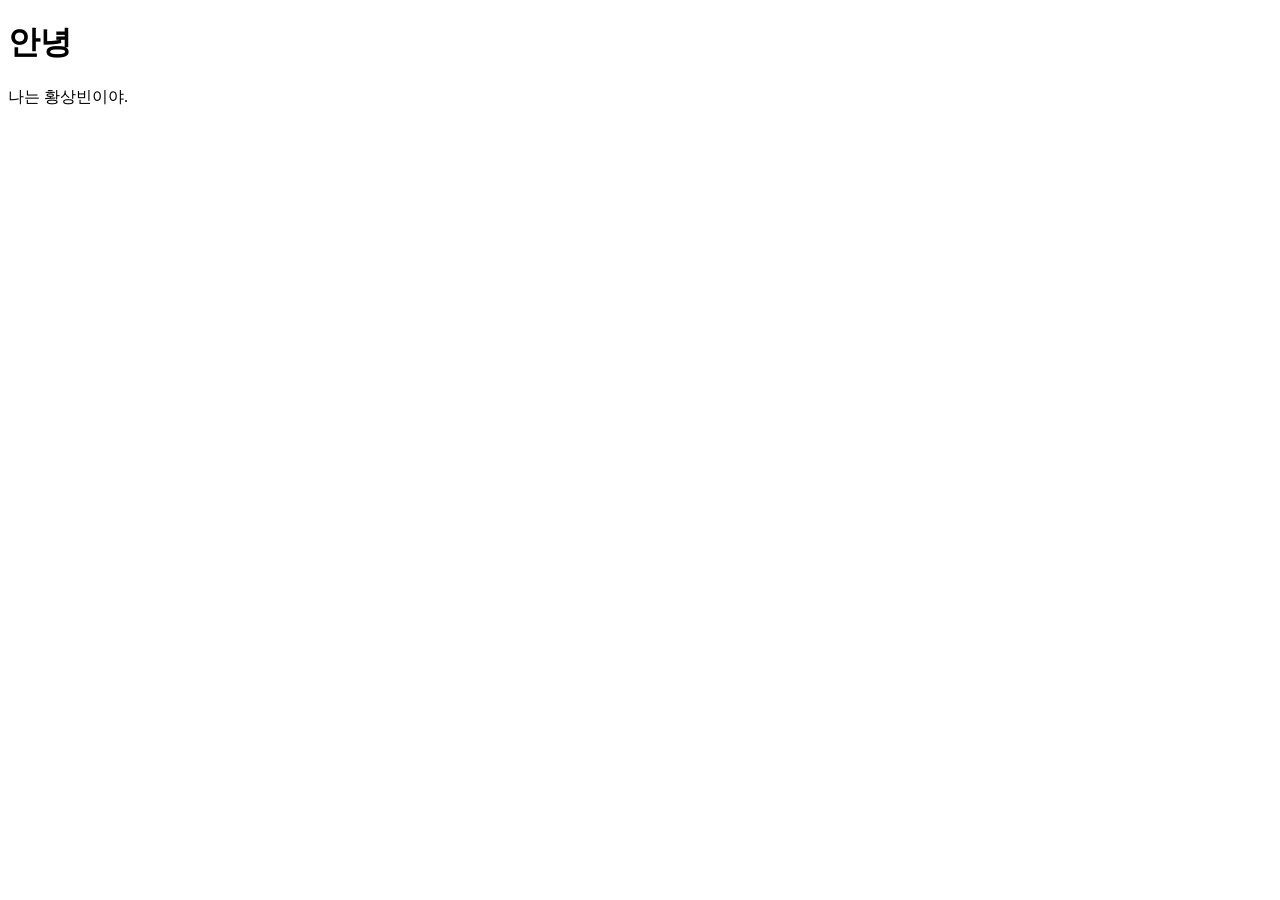
==== resume2026.html @ 090efd41 "테스트" ====
<!DOCTYPE html>
<html lang="ko">
<head>
  <meta charset="UTF-8">
  <meta name="viewport" content="width=device-width, initial-scale=1.0">
  <title>resume2026 황상빈</title>
</head>
<body>
  <header>
    <h1>안녕</h1>
    <p>나는 황상빈이야.</p>
  </header>
</body>
</html>
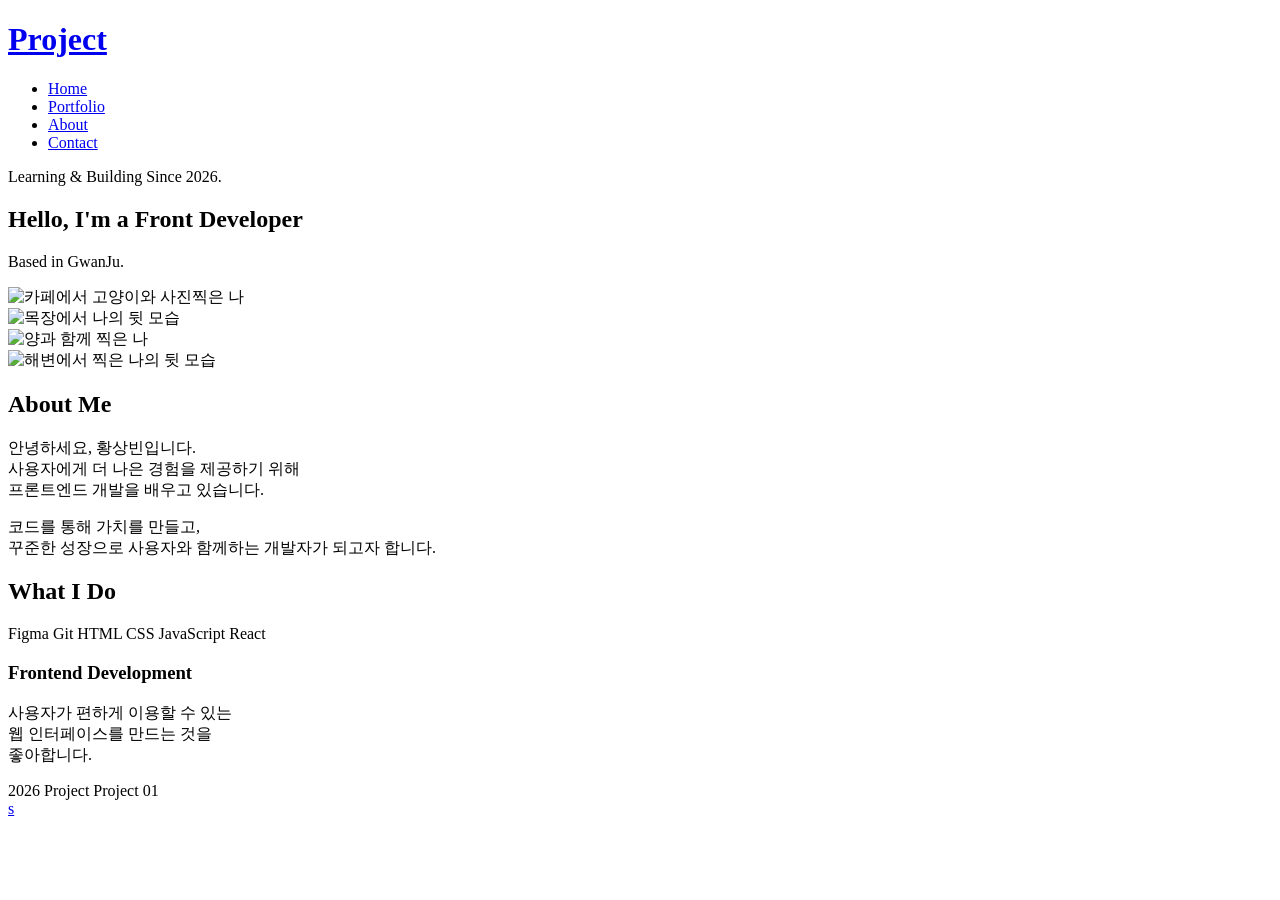
==== commit cad2b75a: "중간 저장" ====
--- a/resume2026.html
+++ b/resume2026.html
@@ -7,8 +7,96 @@
 </head>
 <body>
   <header>
-    <h1>안녕</h1>
-    <p>나는 황상빈이야.</p>
+    <div>
+      <h1>
+        <a href="#main">Project</a>
+      </h1>
+      <nav>
+        <ul>
+          <li><a href="#main">Home</a></li>
+          <li><a href="#Portfolio">Portfolio</a></li>
+          <li><a href="#about">About</a></li>
+          <li><a href="#contact">Contact</a></li>
+        </ul>
+      </nav>
+    </div>
   </header>
+
+  <main>
+    <section class="hero">
+      <p class="hero tag">Learning &amp; Building Since 2026.</p>
+      <h1 class="hero title">
+        <span class="hero1">Hello, I'm</span>
+        <span class="hero2">a Front</span>
+        <span class="hero3">Developer</span>
+      </h1>
+      <p class="hero location">Based in GwanJu.</p>
+    </section>
+
+    <section id="portfolio" class="photo-grid">
+      <div class="photo-grid__item">
+        <img src="../img/cafe.webp" alt="카페에서 고양이와 사진찍은 나">
+      </div>
+      <div class="photo-grid__item">
+        <img src="../img/farm.webp" alt="목장에서 나의 뒷 모습">
+      </div>
+      <div class="photo-grid__item">
+        <img src="../img/sheep.webp" alt="양과 함께 찍은 나">
+      </div>
+      <div class="photo-grid__item">
+        <img src="../img/beach.webp" alt="해변에서 찍은 나의 뒷 모습">
+      </div>
+    </section>
+
+    <section id="about" class="aboutme">
+      <h2 class="aboutme__title">About Me</h2>
+      <div class="aboutme__body">
+        <p>안녕하세요, 황상빈입니다.<br>
+        사용자에게 더 나은 경험을 제공하기 위해<br>
+        프론트엔드 개발을 배우고 있습니다.
+        </p>
+        <p>
+          코드를 통해 가치를 만들고,<br>
+          꾸준한 성장으로 사용자와 함께하는 개발자가 되고자 합니다.
+        </p>
+      </div>
+    </section>
+
+    <section class="whatido">
+      <div class="whatido__grid">
+
+        <h2 class="whatido__title">What I Do</h2>
+
+        <div class="whatido__skills">
+          <span>Figma</span>
+          <span>Git</span>
+          <span>HTML</span>
+          <span>CSS</span>
+          <span>JavaScript</span>
+          <span>React</span>
+        </div>
+
+        <div class="whatido__card">
+          <h3 class="whatido__card-title">Frontend Development</h3>
+          <p class="whatido__card-desc">
+            사용자가 편하게 이용할 수 있는<br>
+            웹 인터페이스를 만드는 것을<br>
+            좋아합니다.
+          </p>
+
+        </div>
+      </div>
+    </section>
+  </main>
+
+  <footer id="contactme">
+    <div class="footer__left">
+      <span class="footer__logo">2026 Project</span>
+      <span class="footer__sub">Project 01</span>
+    </div>
+    <nav class="footer__links">
+      <a target="" href="mailto:hsb052890@gmail.com">s</a>
+    </nav>
+  </footer>
 </body>
 </html>
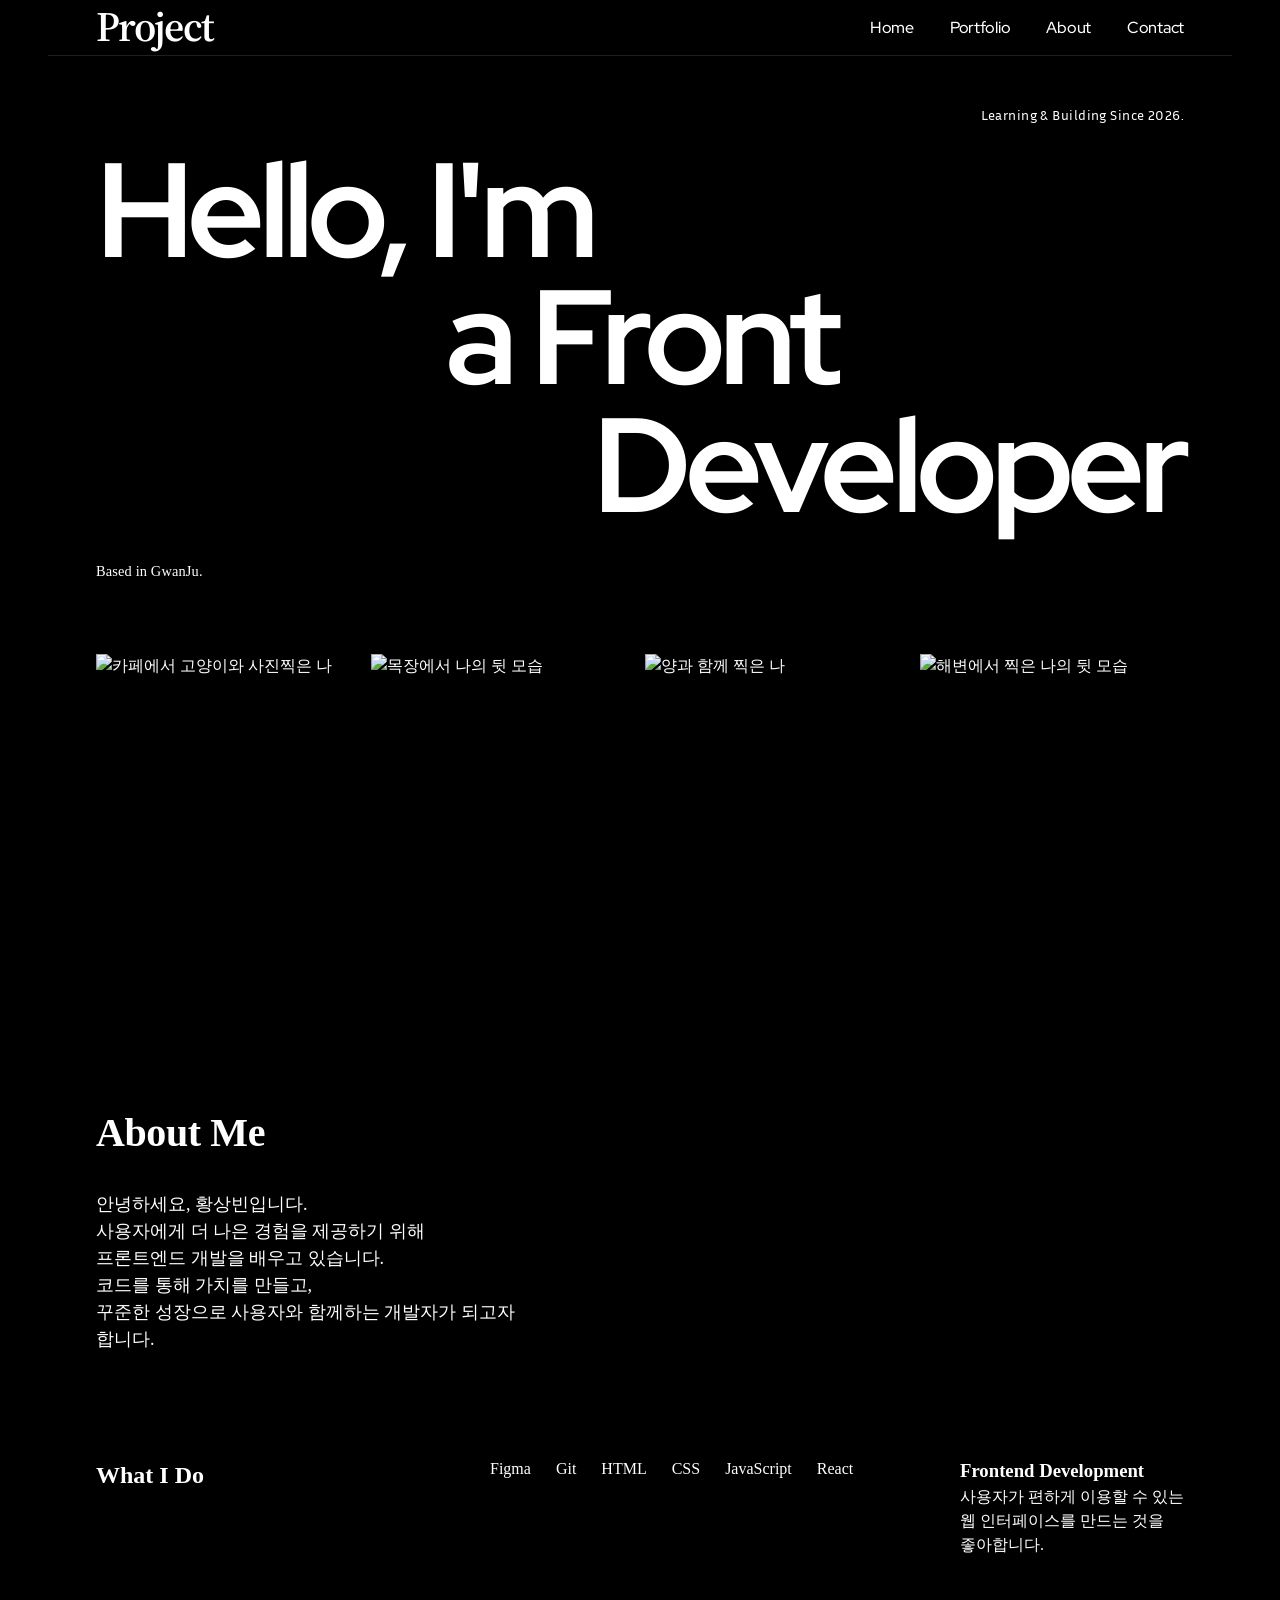
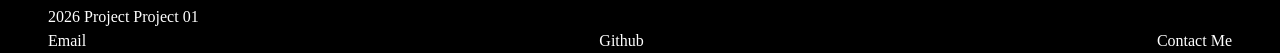
==== commit f3272e6e: "HTML 거의 작업 완. CSS작업 중간 저장 reset.css 생성" ====
--- a/resume2026.html
+++ b/resume2026.html
@@ -4,89 +4,98 @@
   <meta charset="UTF-8">
   <meta name="viewport" content="width=device-width, initial-scale=1.0">
   <title>resume2026 황상빈</title>
+  <link rel="stylesheet" href="./reset.css">
+  <link rel="stylesheet" href="./resume2026.css">
+  <link rel="preconnect" href="https://fonts.googleapis.com">
+  <link rel="preconnect" href="https://fonts.gstatic.com" crossorigin>
+  <link href="https://fonts.googleapis.com/css2?family=Asta+Sans:wght@300..800&family=Hi+Melody&family=Source+Serif+4:ital,opsz,wght@0,8..60,200..900;1,8..60,200..900&display=swap" rel="stylesheet">
+  <link rel="preconnect" href="https://fonts.googleapis.com">
+  <link rel="preconnect" href="https://fonts.gstatic.com" crossorigin>
+  <link href="https://fonts.googleapis.com/css2?family=Asta+Sans:wght@300..800&family=Hi+Melody&family=Red+Hat+Display:ital,wght@0,300..900;1,300..900&family=Source+Serif+4:ital,opsz,wght@0,8..60,200..900;1,8..60,200..900&display=swap" rel="stylesheet">
+  <link rel="preconnect" href="https://fonts.googleapis.com">
+  <link rel="preconnect" href="https://fonts.gstatic.com" crossorigin>
+  <link href="https://fonts.googleapis.com/css2?family=Asta+Sans:wght@300..800&family=Hi+Melody&family=Inria+Sans:ital,wght@0,300;0,400;0,700;1,300;1,400;1,700&family=Red+Hat+Display:ital,wght@0,300..900;1,300..900&family=Source+Serif+4:ital,opsz,wght@0,8..60,200..900;1,8..60,200..900&display=swap" rel="stylesheet">
 </head>
 <body>
   <header>
-    <div>
-      <h1>
-        <a href="#main">Project</a>
-      </h1>
-      <nav>
-        <ul>
-          <li><a href="#main">Home</a></li>
-          <li><a href="#Portfolio">Portfolio</a></li>
-          <li><a href="#about">About</a></li>
-          <li><a href="#contact">Contact</a></li>
-        </ul>
-      </nav>
-    </div>
+    <nav>
+    <h1>
+      <a href="#main" class="logo">Project</a>
+    </h1>
+      <ul>
+        <li><a href="#main">Home</a></li>
+        <li><a href="#Portfolio">Portfolio</a></li>
+        <li><a href="#about">About</a></li>
+        <li><a href="#contact">Contact</a></li>
+      </ul>
+    </nav>
   </header>
 
   <main>
-    <section class="hero">
-      <p class="hero tag">Learning &amp; Building Since 2026.</p>
-      <h1 class="hero title">
-        <span class="hero1">Hello, I'm</span>
-        <span class="hero2">a Front</span>
-        <span class="hero3">Developer</span>
-      </h1>
-      <p class="hero location">Based in GwanJu.</p>
-    </section>
-
-    <section id="portfolio" class="photo-grid">
-      <div class="photo-grid__item">
-        <img src="../img/cafe.webp" alt="카페에서 고양이와 사진찍은 나">
-      </div>
-      <div class="photo-grid__item">
-        <img src="../img/farm.webp" alt="목장에서 나의 뒷 모습">
-      </div>
-      <div class="photo-grid__item">
-        <img src="../img/sheep.webp" alt="양과 함께 찍은 나">
-      </div>
-      <div class="photo-grid__item">
-        <img src="../img/beach.webp" alt="해변에서 찍은 나의 뒷 모습">
-      </div>
-    </section>
-
-    <section id="about" class="aboutme">
-      <h2 class="aboutme__title">About Me</h2>
-      <div class="aboutme__body">
-        <p>안녕하세요, 황상빈입니다.<br>
-        사용자에게 더 나은 경험을 제공하기 위해<br>
-        프론트엔드 개발을 배우고 있습니다.
-        </p>
-        <p>
-          코드를 통해 가치를 만들고,<br>
-          꾸준한 성장으로 사용자와 함께하는 개발자가 되고자 합니다.
-        </p>
-      </div>
-    </section>
-
-    <section class="whatido">
-      <div class="whatido__grid">
-
-        <h2 class="whatido__title">What I Do</h2>
-
-        <div class="whatido__skills">
-          <span>Figma</span>
-          <span>Git</span>
-          <span>HTML</span>
-          <span>CSS</span>
-          <span>JavaScript</span>
-          <span>React</span>
+      <section class="hero">
+        <p class="hero__tag">Learning &amp; Building Since 2026.</p>
+        <h1 class="hero__title">
+          <span class="hero1">Hello, I'm</span>
+          <span class="hero2">a Front</span>
+          <span class="hero3">Developer</span>
+        </h1>
+        <p class="hero__location">Based in GwanJu.</p>
+      </section>
+      
+      <section id="portfolio" class="photo-grid">
+        <div class="photo-grid__item">
+          <img src="../img/cafe.webp" alt="카페에서 고양이와 사진찍은 나">
         </div>
-
-        <div class="whatido__card">
-          <h3 class="whatido__card-title">Frontend Development</h3>
-          <p class="whatido__card-desc">
-            사용자가 편하게 이용할 수 있는<br>
-            웹 인터페이스를 만드는 것을<br>
-            좋아합니다.
-          </p>
-
+        <div class="photo-grid__item">
+          <img src="../img/farm.webp" alt="목장에서 나의 뒷 모습">
         </div>
-      </div>
-    </section>
+        <div class="photo-grid__item">
+          <img src="../img/sheep.webp" alt="양과 함께 찍은 나">
+        </div>
+        <div class="photo-grid__item">
+          <img src="../img/beach.webp" alt="해변에서 찍은 나의 뒷 모습">
+        </div>
+      </section>
+      
+      <section id="about" class="aboutme">
+          <h2 class="aboutme__title">About Me</h2>
+          <div class="aboutme__body">
+            <p>안녕하세요, 황상빈입니다.<br>
+              사용자에게 더 나은 경험을 제공하기 위해<br>
+              프론트엔드 개발을 배우고 있습니다.
+            </p>
+            <p>
+              코드를 통해 가치를 만들고,<br>
+              꾸준한 성장으로 사용자와 함께하는 개발자가 되고자 합니다.
+            </p>
+          </div>
+      </section>
+      
+      <section class="whatido">
+        <div class="whatido__grid">
+          
+          <h2 class="whatido__title">What I Do</h2>
+          
+          <div class="whatido__skills">
+            <span>Figma</span>
+            <span>Git</span>
+            <span>HTML</span>
+            <span>CSS</span>
+            <span>JavaScript</span>
+            <span>React</span>
+          </div>
+          
+          <div class="whatido__card">
+            <h3 class="whatido__card-title">Frontend Development</h3>
+            <p class="whatido__card-desc">
+              사용자가 편하게 이용할 수 있는<br>
+              웹 인터페이스를 만드는 것을<br>
+              좋아합니다.
+            </p>
+            
+          </div>
+        </div>
+      </section>
   </main>
 
   <footer id="contactme">
@@ -95,7 +104,9 @@
       <span class="footer__sub">Project 01</span>
     </div>
     <nav class="footer__links">
-      <a target="" href="mailto:hsb052890@gmail.com">s</a>
+      <a href="mailto:hsb052890@gmail.com">Email</a>
+      <a href="https://github.com/titato-water">Github</a>
+      <a href="https://www.instagram.com/nibgnas__/">Contact Me</a>
     </nav>
   </footer>
 </body>
--- a/resume2026.css
+++ b/resume2026.css
@@ -0,0 +1,164 @@
+body {
+  -webkit-font-smoothing: antialiased;
+  display: inline-grid;
+  width: 100vw;
+  background-color: #000;
+  color: #FFF;
+  min-width: 320px;
+  margin: 0 auto;
+  padding: 0 48px;
+  grid-template-rows: repeat(4, fit-content(100%));
+  grid-template-columns: repeat(1, minmax(0,1fr));
+  grid-auto-flow: row;
+}
+
+header { 
+  position: sticky;
+  top: 0;
+  z-index: 100;
+  height: var(--nav-h);
+  border-bottom: 1px solid var(--border);
+  display: flex;
+  align-items: center;
+  padding: 0 var(--px);
+}
+
+nav {
+  width: 100%;
+  display: flex;
+  align-items: center;
+  justify-content: space-between;
+}
+
+.logo {
+  font-family: "Source Serif 4";
+  font-size: 42px;
+  font-style: normal;
+  font-weight: 600;
+  line-height: 100%;
+  letter-spacing: -1.68px;;
+}
+
+header ul {
+  display: flex;
+align-items: flex-start;
+gap: clamp(0.75rem, 3vw, 2.25rem);
+}
+
+ul a {
+  font-family: "Red hat Display";
+  font-size: 1rem;
+  font-style: normal;
+  font-weight: 500;
+  line-height: 32px;
+  letter-spacing: -0.28px;
+}
+
+
+main {
+  padding: 0 var(--px);
+}
+
+.hero {
+  padding-top: 3rem;
+  padding-bottom: 2rem;
+}
+
+.hero__tag {
+  font-family: "Inria Sans";
+  text-align: right;
+  font-size: 0.9rem;
+  letter-spacing: 0.03em;
+  margin-bottom: 1.25rem;
+}
+
+.hero__title {
+  font-family: "Red Hat Display";
+  font-weight: 700;
+  font-size: clamp(3.5rem, 10.5vw, 8.5rem);
+  line-height: 0.95;
+  letter-spacing: -0.05em;
+}
+
+.hero1 {
+display: block; text-align: left;
+}
+.hero2 {
+display: block; text-align: center;
+}
+.hero3 {
+display: block; text-align: right;
+}
+
+
+.hero__location {
+  margin-top: 2rem;
+  font-size: 0.9rem;
+  letter-spacing: 0.01em;
+}
+
+.photo-grid {
+  display: grid;
+  grid-template-columns: repeat(4, 1fr);
+  gap: 10px;
+  margin: 2.5rem 0;
+}
+
+.photo-grid__item {
+  aspect-ratio: 3 / 4;
+  overflow: hidden;
+}
+
+.photo-grid__item img {
+      transition: transform 0.5s ease;
+    }
+ 
+    .photo-grid__item:hover img {
+      transform: scale(1.03);
+    }
+
+.aboutme {
+padding: 3.5rem 0;
+}
+
+.aboutme__title{
+  font-weight: 700;
+  font-size: clamp(1.75rem, 3.5vw, 2.5rem);
+  letter-spacing: -0.025rem;
+  margin-bottom: 1.75rem;
+}
+
+.aboutme__body {
+  flex-direction: column;
+  width: 427px;
+  font-family: "Pretendard";
+  font-size: 18px;
+  font-style: normal;
+  font-weight: 500;
+  line-height: 150%; 
+}
+
+.whatido {
+  display: flex;
+  padding: 48px 0;
+  justify-content: center;
+  align-items: flex-start;
+  gap: 208px;
+  align-self: stretch;
+}
+
+.whatido__grid {
+  display: flex;
+width: 1183px;
+justify-content: space-between;
+align-items: flex-start;
+}
+
+.whatido__skills {
+  display: flex;
+width: 184px;
+align-items: center;
+gap: 25px;
+grid-row: span 1;
+grid-column: span 1;
+}
